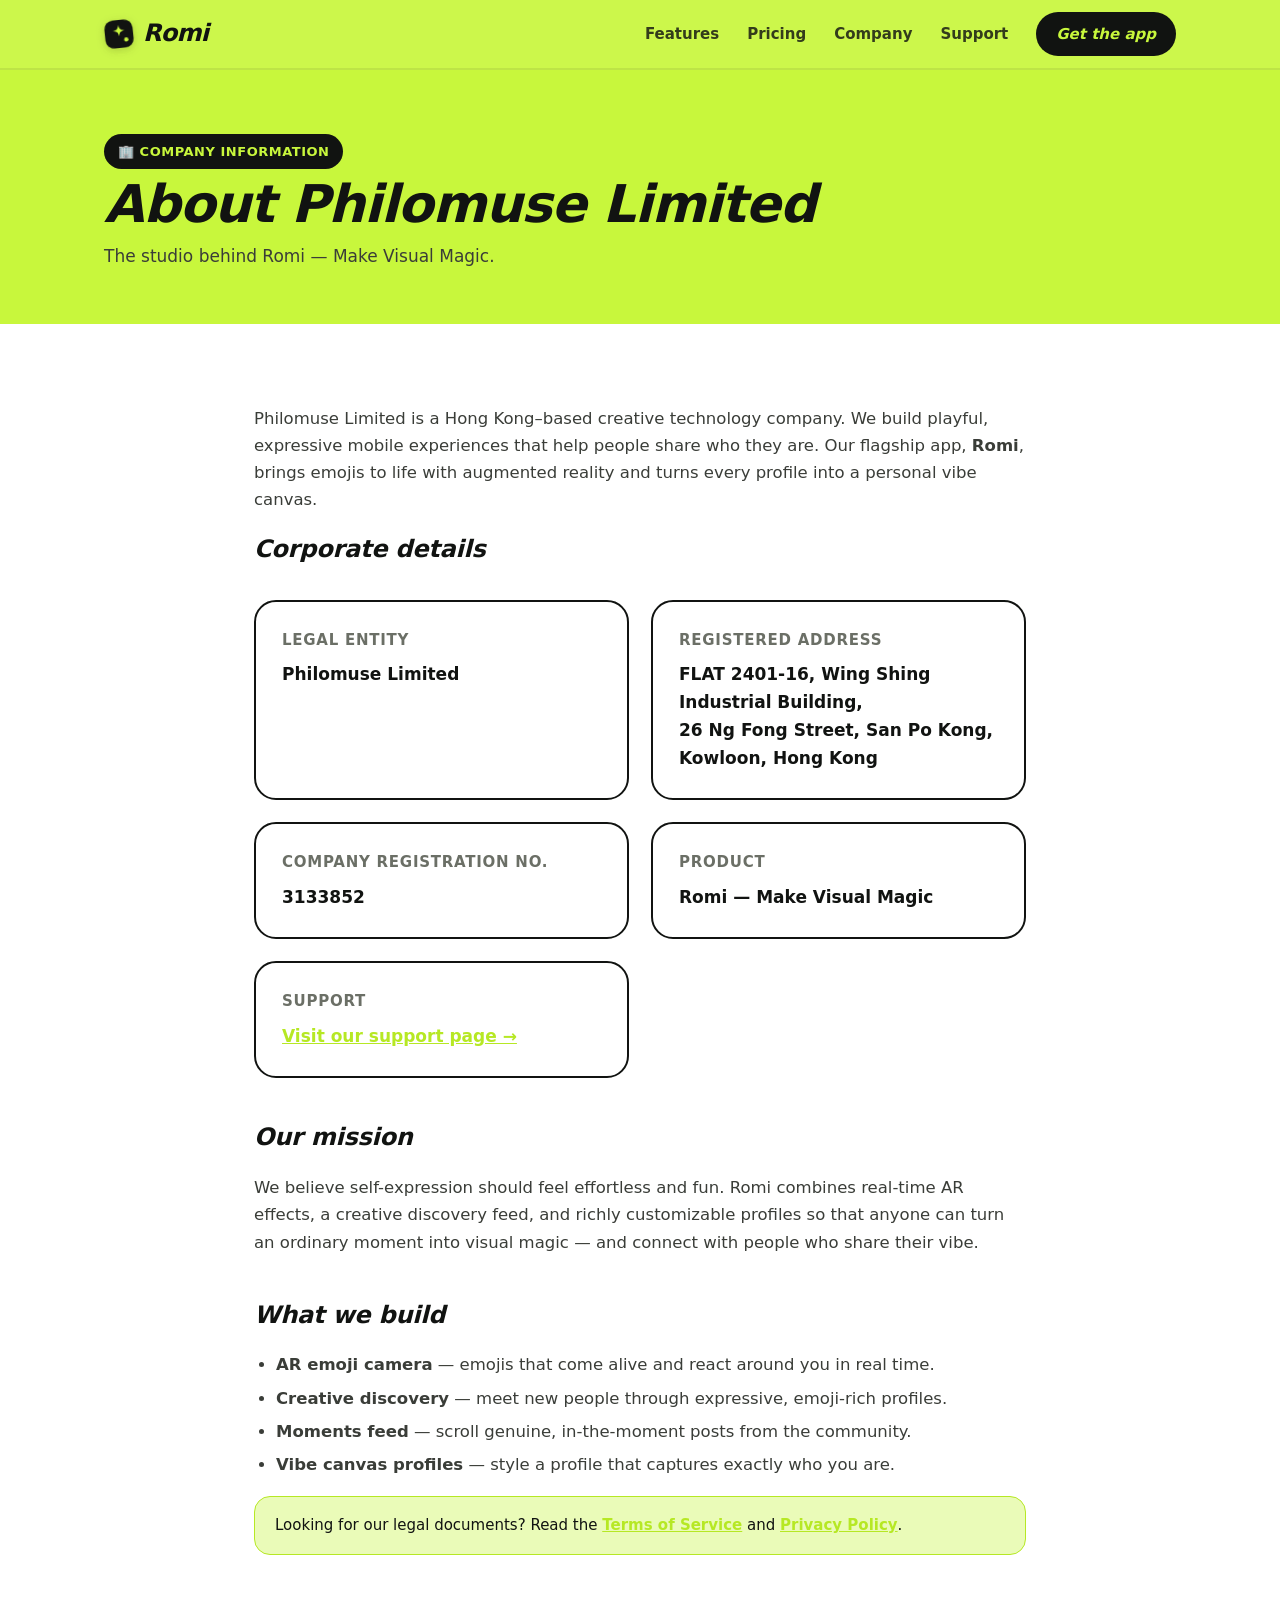
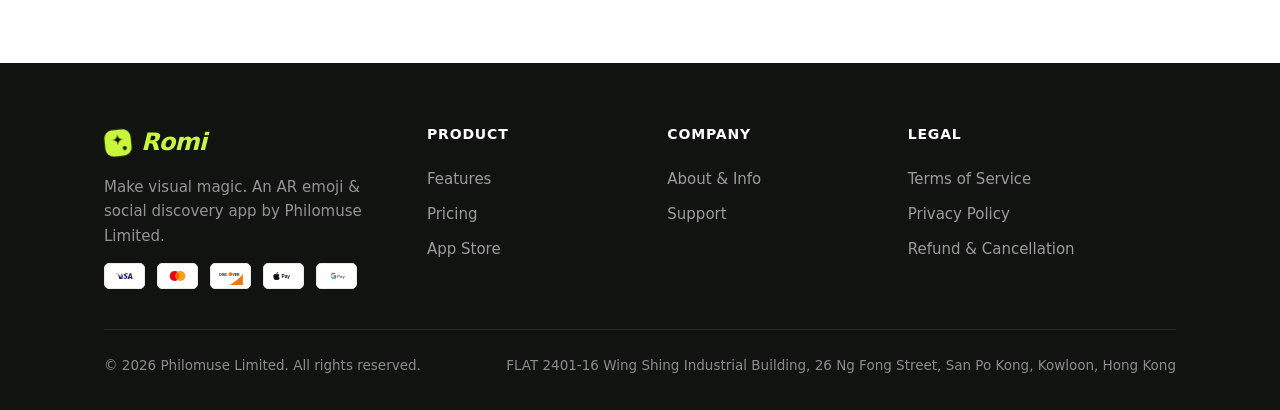
==== about.html @ fef8a302 "first commit" ====
<!DOCTYPE html>
<html lang="en">
<head>
  <meta charset="UTF-8" />
  <meta name="viewport" content="width=device-width, initial-scale=1.0" />
  <title>Company &amp; Info — Philomuse Limited | Romi</title>
  <meta name="description" content="Company information for Philomuse Limited, the studio behind Romi — an AR emoji and social discovery app." />
  <link rel="icon" type="image/svg+xml" href="assets/img/favicon.svg" />
  <link rel="stylesheet" href="assets/css/style.css" />
</head>
<body>
  <header class="site-header">
    <div class="wrap nav">
      <a class="brand" href="index.html"><span class="logo-mark"><svg width="30" height="30" viewBox="0 0 34 34" fill="none" xmlns="http://www.w3.org/2000/svg"><rect x="1" y="1" width="32" height="32" rx="10" fill="#111311"/><path d="M17 6.5c.7 4.8 1.9 6 6.7 6.7-4.8.7-6 1.9-6.7 6.7-.7-4.8-1.9-6-6.7-6.7 4.8-.7 6-1.9 6.7-6.7Z" fill="#c8f73c"/><circle cx="24.6" cy="24" r="2.4" fill="#c8f73c"/></svg></span>Romi</a>
      <button class="nav-toggle" aria-label="Menu" onclick="document.getElementById('navlinks').classList.toggle('open')">☰</button>
      <nav class="nav-links" id="navlinks">
        <a href="index.html#features">Features</a>
        <a href="index.html#pricing">Pricing</a>
        <a href="about.html">Company</a>
        <a href="support.html">Support</a>
        <a class="nav-cta" href="https://apps.apple.com/us/app/romi-make-visual-magic/id6746782904" target="_blank" rel="noopener">Get the app</a>
      </nav>
    </div>
  </header>

  <section class="page-hero">
    <div class="wrap">
      <span class="eyebrow">🏢 Company Information</span>
      <h1 class="display">About Philomuse Limited</h1>
      <p>The studio behind Romi — Make Visual Magic.</p>
    </div>
  </section>

  <div class="doc">
    <p>Philomuse Limited is a Hong Kong–based creative technology company. We build playful, expressive mobile experiences that help people share who they are. Our flagship app, <strong>Romi</strong>, brings emojis to life with augmented reality and turns every profile into a personal vibe canvas.</p>

    <h2>Corporate details</h2>
    <div class="info-grid">
      <div class="info-card">
        <h4>Legal entity</h4>
        <p>Philomuse Limited</p>
      </div>
      <div class="info-card">
        <h4>Registered address</h4>
        <p>FLAT 2401-16, Wing Shing Industrial Building,<br />26 Ng Fong Street, San Po Kong,<br />Kowloon, Hong Kong</p>
      </div>
      <div class="info-card">
        <h4>Company Registration No.</h4>
        <p>3133852</p>
      </div>
      <div class="info-card">
        <h4>Product</h4>
        <p>Romi — Make Visual Magic</p>
      </div>
      <div class="info-card">
        <h4>Support</h4>
        <p><a href="support.html" style="color:var(--lime-deep)">Visit our support page →</a></p>
      </div>
    </div>

    <h2>Our mission</h2>
    <p>We believe self-expression should feel effortless and fun. Romi combines real-time AR effects, a creative discovery feed, and richly customizable profiles so that anyone can turn an ordinary moment into visual magic — and connect with people who share their vibe.</p>

    <h2>What we build</h2>
    <ul>
      <li><strong>AR emoji camera</strong> — emojis that come alive and react around you in real time.</li>
      <li><strong>Creative discovery</strong> — meet new people through expressive, emoji-rich profiles.</li>
      <li><strong>Moments feed</strong> — scroll genuine, in-the-moment posts from the community.</li>
      <li><strong>Vibe canvas profiles</strong> — style a profile that captures exactly who you are.</li>
    </ul>

    <div class="note">Looking for our legal documents? Read the <a href="terms.html">Terms of Service</a> and <a href="privacy.html">Privacy Policy</a>.</div>
  </div>

  <footer class="site-footer" id="site-footer"></footer>
  <script src="assets/js/footer.js"></script>
</body>
</html>
---- assets/css/style.css ----
/* ===========================================================
   Romi — Philomuse Limited
   Shared styles
   =========================================================== */

:root {
  --lime: #c8f73c;
  --lime-deep: #b6e824;
  --lime-soft: #eafbb8;
  --ink: #111311;
  --ink-soft: #3a3d38;
  --muted: #6b6f66;
  --white: #ffffff;
  --card: #ffffff;
  --line: #e7e9e2;
  --radius: 22px;
  --radius-lg: 34px;
  --shadow: 0 18px 50px rgba(20, 30, 5, 0.12);
  --shadow-sm: 0 8px 24px rgba(20, 30, 5, 0.08);
  --font: "Helvetica Neue", "Segoe UI", system-ui, -apple-system, "PingFang SC",
    "Microsoft YaHei", sans-serif;
}

* {
  box-sizing: border-box;
}

html {
  scroll-behavior: smooth;
}

body {
  margin: 0;
  font-family: var(--font);
  color: var(--ink);
  background: var(--white);
  line-height: 1.65;
  -webkit-font-smoothing: antialiased;
}

a {
  color: inherit;
  text-decoration: none;
}

img {
  max-width: 100%;
  display: block;
}

.wrap {
  width: 100%;
  max-width: 1120px;
  margin: 0 auto;
  padding: 0 24px;
}

/* ---------- Display type ---------- */
.display {
  font-weight: 800;
  font-style: italic;
  letter-spacing: -0.02em;
  line-height: 1.05;
}

/* ===========================================================
   Header / nav
   =========================================================== */
.site-header {
  position: sticky;
  top: 0;
  z-index: 50;
  background: rgba(200, 247, 60, 0.92);
  backdrop-filter: saturate(140%) blur(10px);
  border-bottom: 2px solid rgba(17, 19, 17, 0.08);
}

.nav {
  display: flex;
  align-items: center;
  justify-content: space-between;
  height: 68px;
}

.brand {
  display: flex;
  align-items: center;
  gap: 9px;
  font-weight: 800;
  font-style: italic;
  font-size: 24px;
  letter-spacing: -0.03em;
}

.logo-mark {
  display: inline-flex;
  align-items: center;
  transform: rotate(-6deg);
  transition: transform 0.2s ease;
}

.brand:hover .logo-mark {
  transform: rotate(0deg) scale(1.05);
}

.logo-mark svg {
  display: block;
  filter: drop-shadow(0 2px 4px rgba(20, 30, 5, 0.18));
}

.nav-links {
  display: flex;
  align-items: center;
  gap: 28px;
  font-weight: 600;
  font-size: 15px;
}

.nav-links a {
  opacity: 0.82;
  transition: opacity 0.15s ease;
}

.nav-links a:hover {
  opacity: 1;
}

.nav-cta {
  background: var(--ink);
  color: var(--lime) !important;
  padding: 10px 20px;
  border-radius: 100px;
  opacity: 1 !important;
  font-style: italic;
}

.nav-toggle {
  display: none;
  background: none;
  border: 0;
  font-size: 26px;
  cursor: pointer;
  line-height: 1;
}

/* ===========================================================
   Buttons
   =========================================================== */
.btn {
  display: inline-flex;
  align-items: center;
  gap: 10px;
  font-weight: 700;
  font-size: 16px;
  padding: 15px 28px;
  border-radius: 100px;
  border: 2px solid var(--ink);
  transition: transform 0.15s ease, background 0.15s ease;
  cursor: pointer;
}

.btn-dark {
  background: var(--ink);
  color: var(--lime);
}

.btn-light {
  background: var(--white);
  color: var(--ink);
}

.btn:hover {
  transform: translateY(-2px);
}

/* ===========================================================
   Hero
   =========================================================== */
.hero {
  background: var(--lime);
  position: relative;
  overflow: hidden;
  padding: 70px 0 90px;
}

.hero::before,
.hero::after {
  content: "";
  position: absolute;
  border-radius: 50%;
  background: rgba(255, 255, 255, 0.35);
  filter: blur(2px);
}

.hero::before {
  width: 460px;
  height: 460px;
  top: -160px;
  right: -120px;
}

.hero::after {
  width: 320px;
  height: 320px;
  bottom: -160px;
  left: -100px;
  background: rgba(255, 255, 255, 0.25);
}

.hero-grid {
  position: relative;
  z-index: 2;
  display: grid;
  grid-template-columns: 1.1fr 0.9fr;
  gap: 40px;
  align-items: center;
}

.hero h1 {
  font-size: clamp(38px, 6vw, 64px);
  margin: 14px 0 18px;
}

.eyebrow {
  display: inline-flex;
  align-items: center;
  gap: 8px;
  background: var(--ink);
  color: var(--lime);
  font-weight: 700;
  font-size: 13px;
  letter-spacing: 0.04em;
  text-transform: uppercase;
  padding: 7px 14px;
  border-radius: 100px;
}

.hero p.lead {
  font-size: 19px;
  max-width: 520px;
  color: var(--ink-soft);
  margin: 0 0 30px;
}

.hero-actions {
  display: flex;
  gap: 14px;
  flex-wrap: wrap;
}

.hero-phones {
  position: relative;
  display: flex;
  justify-content: center;
}

.hero-phones .phone {
  width: 260px;
  border-radius: 34px;
  box-shadow: var(--shadow);
  border: 6px solid var(--ink);
  background: #000;
  transform: rotate(4deg);
}

/* ===========================================================
   Section scaffolding
   =========================================================== */
.section {
  padding: 90px 0;
}

.section.alt {
  background: var(--lime-soft);
}

.section-head {
  text-align: center;
  max-width: 640px;
  margin: 0 auto 56px;
}

.section-head h2 {
  font-size: clamp(28px, 4vw, 44px);
  margin: 10px 0 14px;
}

.section-head p {
  color: var(--muted);
  font-size: 18px;
  margin: 0;
}

.kicker {
  font-weight: 700;
  font-style: italic;
  color: var(--lime-deep);
  text-transform: uppercase;
  letter-spacing: 0.08em;
  font-size: 14px;
}

/* ===========================================================
   Feature showcase (alternating rows)
   =========================================================== */
.feature-row {
  display: grid;
  grid-template-columns: 1fr 1fr;
  gap: 56px;
  align-items: center;
  margin-bottom: 90px;
}

.feature-row:last-child {
  margin-bottom: 0;
}

.feature-row:nth-child(even) .feature-media {
  order: 2;
}

.feature-media {
  display: flex;
  justify-content: center;
}

.feature-media .frame {
  width: 280px;
  border-radius: 32px;
  overflow: hidden;
  border: 6px solid var(--ink);
  box-shadow: var(--shadow);
  background: #000;
}

.feature-text h3 {
  font-size: clamp(24px, 3.5vw, 34px);
  font-weight: 800;
  font-style: italic;
  letter-spacing: -0.02em;
  margin: 12px 0 14px;
}

.feature-text p {
  font-size: 17px;
  color: var(--ink-soft);
  margin: 0 0 18px;
}

.feature-badge {
  display: inline-flex;
  align-items: center;
  gap: 8px;
  background: var(--lime);
  border: 2px solid var(--ink);
  border-radius: 100px;
  padding: 6px 16px;
  font-weight: 700;
  font-size: 14px;
}

.chips {
  display: flex;
  flex-wrap: wrap;
  gap: 10px;
}

.chip {
  background: var(--white);
  border: 1.5px solid var(--line);
  border-radius: 100px;
  padding: 7px 15px;
  font-weight: 600;
  font-size: 14px;
}

/* ===========================================================
   Value cards
   =========================================================== */
.cards {
  display: grid;
  grid-template-columns: repeat(3, 1fr);
  gap: 22px;
}

.card {
  background: var(--card);
  border: 2px solid var(--ink);
  border-radius: var(--radius);
  padding: 30px 26px;
  box-shadow: var(--shadow-sm);
}

.card .emoji {
  font-size: 34px;
  margin-bottom: 12px;
}

.card h4 {
  font-size: 20px;
  font-weight: 800;
  font-style: italic;
  margin: 0 0 8px;
}

.card p {
  color: var(--muted);
  font-size: 15px;
  margin: 0;
}

/* ===========================================================
   CTA band
   =========================================================== */
.cta-band {
  background: var(--ink);
  color: var(--white);
  border-radius: var(--radius-lg);
  padding: 60px 40px;
  text-align: center;
  position: relative;
  overflow: hidden;
}

.cta-band h2 {
  color: var(--lime);
  font-size: clamp(28px, 4vw, 46px);
  margin: 0 0 14px;
}

.cta-band p {
  color: rgba(255, 255, 255, 0.8);
  font-size: 18px;
  margin: 0 0 28px;
}

/* ===========================================================
   Footer
   =========================================================== */
.site-footer {
  background: var(--ink);
  color: rgba(255, 255, 255, 0.72);
  padding: 60px 0 34px;
  font-size: 15px;
}

.footer-grid {
  display: grid;
  grid-template-columns: 1.4fr 1fr 1fr 1.3fr;
  gap: 34px;
  margin-bottom: 40px;
}

.footer-grid h5 {
  color: var(--white);
  font-size: 14px;
  text-transform: uppercase;
  letter-spacing: 0.06em;
  margin: 0 0 16px;
}

.footer-grid a {
  display: block;
  padding: 5px 0;
  opacity: 0.8;
}

.footer-grid a:hover {
  opacity: 1;
  color: var(--lime);
}

.footer-brand .brand {
  color: var(--lime);
  margin-bottom: 12px;
}

.footer-brand p {
  margin: 0;
  max-width: 280px;
  opacity: 0.75;
}

.footer-legal {
  border-top: 1px solid rgba(255, 255, 255, 0.15);
  padding-top: 24px;
  display: flex;
  justify-content: space-between;
  flex-wrap: wrap;
  gap: 12px;
  font-size: 13.5px;
  opacity: 0.7;
}

/* ===========================================================
   Legal / content pages
   =========================================================== */
.page-hero {
  background: var(--lime);
  padding: 64px 0 54px;
}

.page-hero h1 {
  font-size: clamp(32px, 5vw, 52px);
  margin: 8px 0 10px;
}

.page-hero p {
  color: var(--ink-soft);
  font-size: 17px;
  margin: 0;
}

.doc {
  max-width: 820px;
  margin: 0 auto;
  padding: 64px 24px 90px;
}

.doc h2 {
  font-size: 24px;
  font-weight: 800;
  font-style: italic;
  margin: 40px 0 12px;
  letter-spacing: -0.01em;
}

.doc h2:first-of-type {
  margin-top: 0;
}

.doc p,
.doc li {
  color: var(--ink-soft);
  font-size: 16.5px;
}

.doc ul {
  padding-left: 22px;
}

.doc li {
  margin-bottom: 6px;
}

.doc a {
  color: var(--lime-deep);
  font-weight: 600;
  text-decoration: underline;
}

.doc .note {
  background: var(--lime-soft);
  border: 1.5px solid var(--lime-deep);
  border-radius: 16px;
  padding: 16px 20px;
  font-size: 15px;
  color: var(--ink);
  margin: 18px 0;
}

.doc-meta {
  color: var(--muted);
  font-size: 14px;
  border-bottom: 1px solid var(--line);
  padding-bottom: 20px;
  margin-bottom: 8px;
}

/* ---------- Info / contact grid ---------- */
.info-grid {
  display: grid;
  grid-template-columns: 1fr 1fr;
  gap: 22px;
  margin: 30px 0;
}

.info-card {
  border: 2px solid var(--ink);
  border-radius: var(--radius);
  padding: 26px;
  background: var(--white);
}

.info-card h4 {
  margin: 0 0 8px;
  font-size: 15px;
  text-transform: uppercase;
  letter-spacing: 0.05em;
  color: var(--muted);
}

.info-card p {
  margin: 0;
  font-size: 17px;
  color: var(--ink);
  font-weight: 600;
}

/* ---------- FAQ ---------- */
.faq details {
  border: 2px solid var(--line);
  border-radius: 16px;
  padding: 4px 20px;
  margin-bottom: 14px;
  background: var(--white);
}

.faq summary {
  cursor: pointer;
  font-weight: 700;
  font-size: 17px;
  padding: 16px 0;
  list-style: none;
  display: flex;
  justify-content: space-between;
  align-items: center;
}

.faq summary::-webkit-details-marker {
  display: none;
}

.faq summary::after {
  content: "+";
  font-size: 24px;
  color: var(--lime-deep);
}

.faq details[open] summary::after {
  content: "–";
}

.faq details p {
  margin: 0 0 18px;
  color: var(--ink-soft);
}

/* ===========================================================
   Responsive
   =========================================================== */
@media (max-width: 860px) {
  .hero-grid,
  .feature-row,
  .cards,
  .footer-grid,
  .info-grid {
    grid-template-columns: 1fr;
  }

  .feature-row {
    gap: 30px;
    margin-bottom: 60px;
  }

  .feature-row:nth-child(even) .feature-media {
    order: 0;
  }

  .hero-phones {
    order: -1;
  }

  .cards {
    gap: 16px;
  }

  .footer-grid {
    gap: 26px;
  }

  .nav-links {
    position: fixed;
    inset: 68px 0 auto 0;
    background: var(--lime);
    flex-direction: column;
    align-items: flex-start;
    gap: 0;
    padding: 12px 24px 24px;
    border-bottom: 2px solid rgba(17, 19, 17, 0.1);
    display: none;
  }

  .nav-links.open {
    display: flex;
  }

  .nav-links a {
    padding: 12px 0;
    width: 100%;
    border-bottom: 1px solid rgba(17, 19, 17, 0.08);
  }

  .nav-cta {
    margin-top: 8px;
  }

  .nav-toggle {
    display: block;
  }
}

/* ===========================================================
   Pricing
   =========================================================== */
.pricing-note {
  text-align: center;
  color: var(--muted);
  font-size: 15px;
  margin: 0 auto 34px;
  max-width: 640px;
}

.price-group-title {
  font-weight: 800;
  font-style: italic;
  font-size: 22px;
  letter-spacing: -0.02em;
  margin: 40px 0 18px;
  text-align: center;
}

.plan-grid {
  display: grid;
  grid-template-columns: repeat(3, 1fr);
  gap: 18px;
}

.plan {
  background: var(--white);
  border: 2px solid var(--ink);
  border-radius: var(--radius);
  padding: 26px 22px;
  text-align: center;
  box-shadow: var(--shadow-sm);
  position: relative;
}

.plan.featured {
  background: var(--lime);
}

.plan .tag {
  position: absolute;
  top: -13px;
  left: 50%;
  transform: translateX(-50%);
  background: var(--ink);
  color: var(--lime);
  font-size: 12px;
  font-weight: 700;
  padding: 5px 14px;
  border-radius: 100px;
  white-space: nowrap;
}

.plan h4 {
  font-size: 17px;
  font-weight: 800;
  margin: 4px 0 10px;
}

.plan .price {
  font-size: 32px;
  font-weight: 800;
  font-style: italic;
  letter-spacing: -0.02em;
}

.plan .per {
  color: var(--muted);
  font-size: 14px;
  font-weight: 600;
  margin-top: 2px;
}

/* Coins as a simple table-like list */
.coin-grid {
  display: grid;
  grid-template-columns: repeat(5, 1fr);
  gap: 14px;
}

.coin {
  background: var(--white);
  border: 2px solid var(--ink);
  border-radius: 18px;
  padding: 20px 12px;
  text-align: center;
  box-shadow: var(--shadow-sm);
}

.coin .amt {
  font-weight: 800;
  font-style: italic;
  font-size: 19px;
}

.coin .amt small {
  display: block;
  font-size: 12px;
  font-weight: 600;
  color: var(--muted);
  font-style: normal;
  margin-top: 3px;
}

.coin .price {
  margin-top: 8px;
  font-weight: 700;
  font-size: 16px;
}

/* ===========================================================
   Payment method logos
   =========================================================== */
.pay-logos {
  display: flex;
  align-items: center;
  gap: 12px;
  flex-wrap: wrap;
}

.pay-logos.center {
  justify-content: center;
}

.pay-logos svg {
  height: 30px;
  width: auto;
  border-radius: 5px;
  background: #fff;
  border: 1px solid var(--line);
  padding: 3px 6px;
}

.footer-pay {
  margin-top: 14px;
}

.footer-pay .pay-logos svg {
  height: 26px;
}

/* ===========================================================
   TODO placeholder (info you still need to fill in)
   =========================================================== */
.todo {
  color: #b23c00;
  background: #fff3ec;
  border: 1px dashed #e07a3f;
  border-radius: 6px;
  padding: 1px 7px;
  font-size: 0.92em;
  font-weight: 700;
  font-style: normal;
  white-space: nowrap;
}

@media (max-width: 860px) {
  .plan-grid { grid-template-columns: 1fr; }
  .coin-grid { grid-template-columns: repeat(2, 1fr); }
}
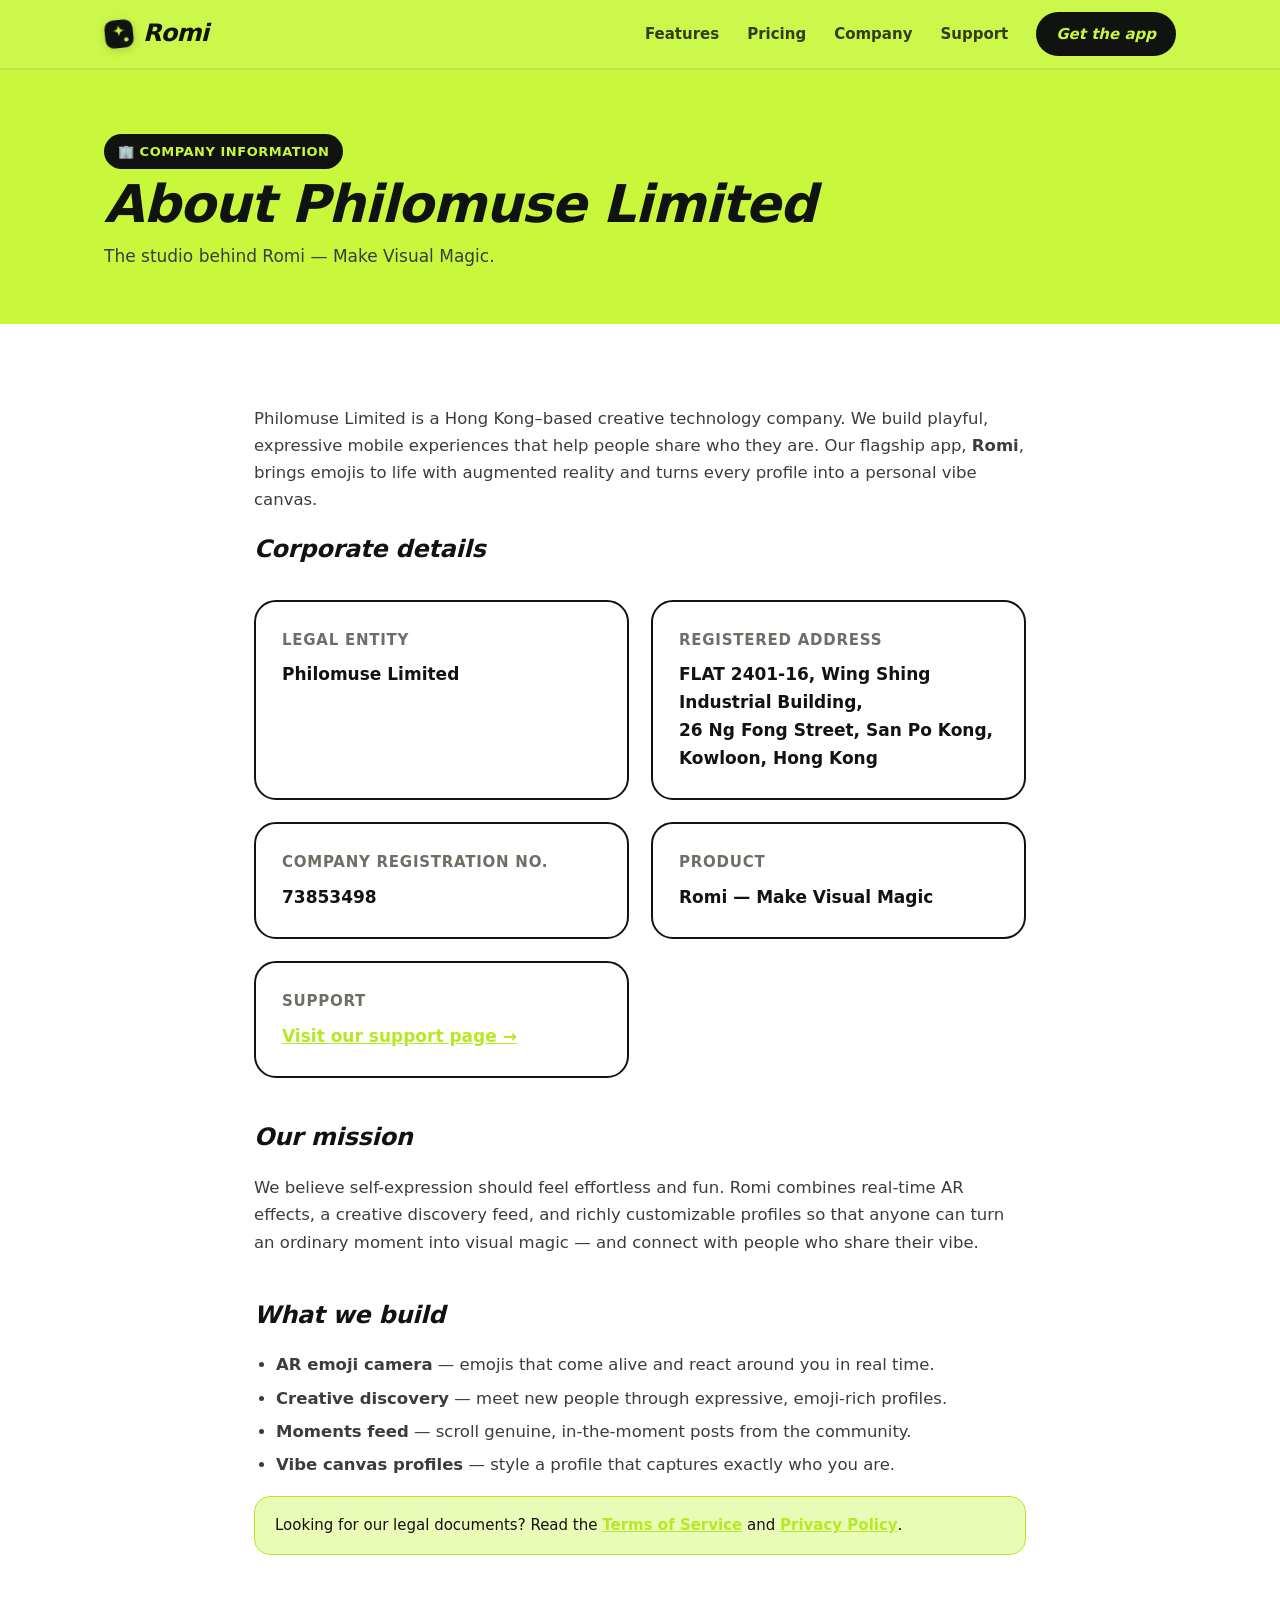
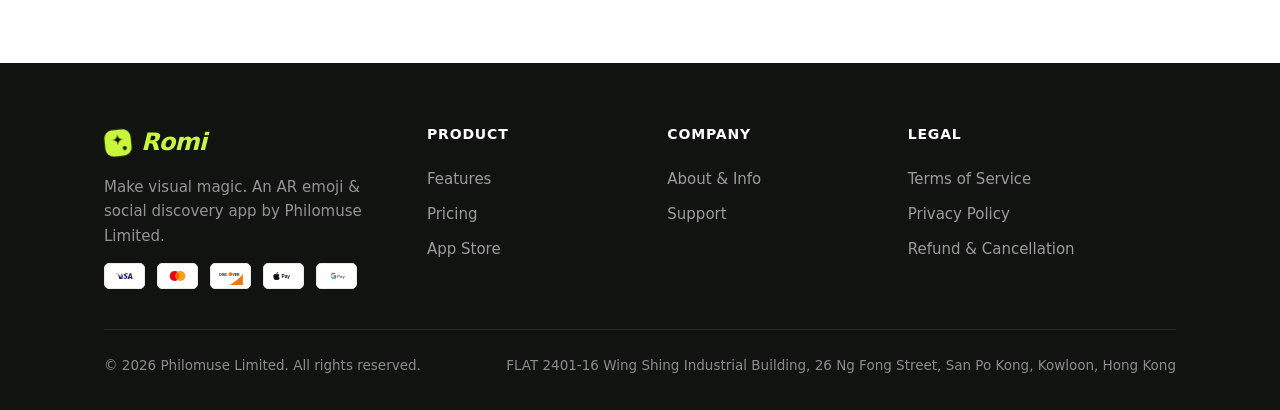
==== commit 5541df8b: "feat: 更换注册号" ====
--- a/about.html
+++ b/about.html
@@ -46,7 +46,7 @@
       </div>
       <div class="info-card">
         <h4>Company Registration No.</h4>
-        <p>3133852</p>
+        <p>73853498</p>
       </div>
       <div class="info-card">
         <h4>Product</h4>
